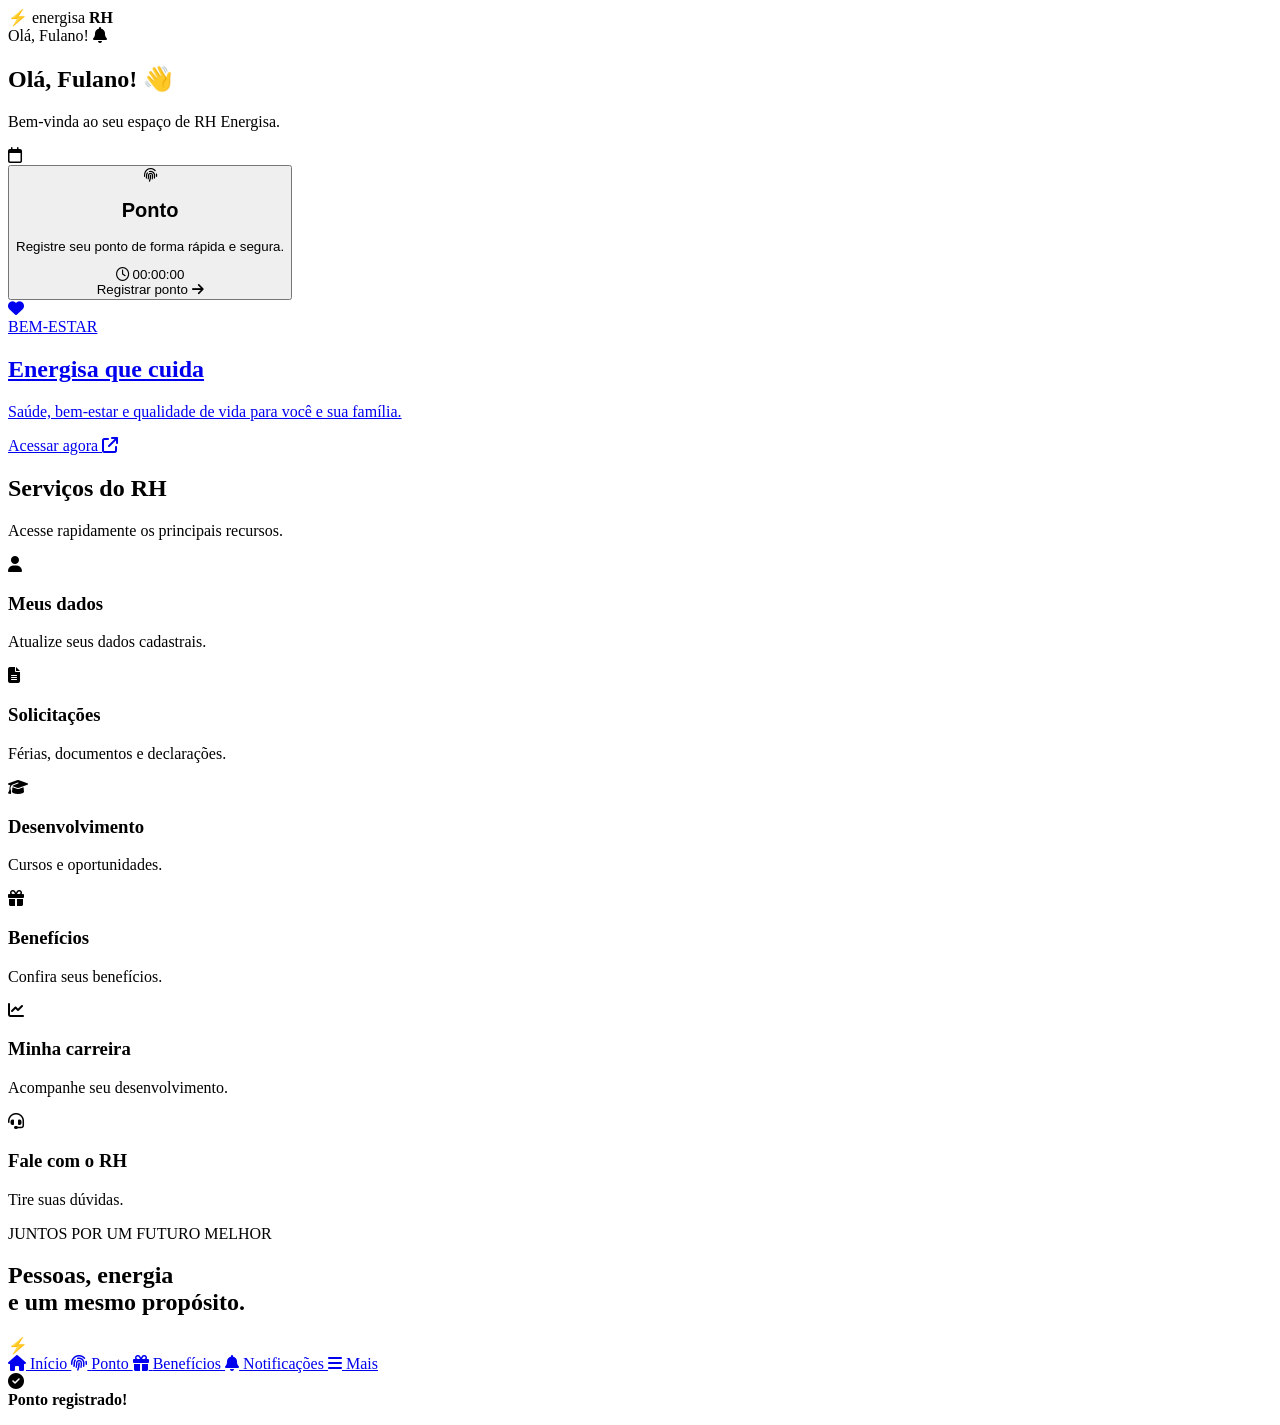
==== index.html @ 87e9bc44 "feat:prototipo grand prix" ====
<!DOCTYPE html>
<html lang="pt-BR">
<head>
    <meta charset="UTF-8">
    <meta name="viewport" content="width=device-width, initial-scale=1.0">

    <title>Energisa RH</title>

    <link rel="stylesheet" href="style.css">

    <link
        rel="stylesheet"
        href="https://cdnjs.cloudflare.com/ajax/libs/font-awesome/6.5.2/css/all.min.css"
    >
</head>

<body>

    <header class="topo">

        <div class="logo">
            <span class="logo-icon">⚡</span>
            <span>energisa</span>
            <strong>RH</strong>
        </div>

        <div class="usuario">
            <span>Olá, Fulano!</span>
            <i class="fa-solid fa-bell"></i>
        </div>

    </header>


    <main class="container">

        <section class="boas-vindas">
            <h1>Olá, Fulano! 👋</h1>
            <p>Bem-vinda ao seu espaço de RH Energisa.</p>

            <div class="data">
                <i class="fa-regular fa-calendar"></i>
                <span id="dataAtual"></span>
            </div>
        </section>


        <!-- BOTÕES PRINCIPAIS -->

        <section class="acoes">

            <!-- PONTO -->

            <button
                class="card-ponto"
                onclick="registrarPonto()"
            >

                <div class="icone-ponto">
                    <i class="fa-solid fa-fingerprint"></i>
                </div>

                <div class="conteudo-card">

                    <h2>Ponto</h2>

                    <p>
                        Registre seu ponto de forma rápida e segura.
                    </p>

                    <div class="horario">
                        <i class="fa-regular fa-clock"></i>

                        <span id="horaAtual">
                            00:00:00
                        </span>
                    </div>

                    <span class="botao-card">
                        Registrar ponto
                        <i class="fa-solid fa-arrow-right"></i>
                    </span>

                </div>

            </button>


            <!-- ENERGISA QUE CUIDA -->

            <a
                class="card-cuida"
                href="file:///C:/Users/ms761/Downloads/portal_de_prontid_o_e_bem_estar%20(1).html"
                target="_blank"
                rel="noopener noreferrer"
            >

                <div class="coracao">
                    <i class="fa-solid fa-heart"></i>
                </div>

                <div class="conteudo-card">

                    <span class="tag">
                        BEM-ESTAR
                    </span>

                    <h2>
                        Energisa que cuida
                    </h2>

                    <p>
                        Saúde, bem-estar e qualidade de vida
                        para você e sua família.
                    </p>

                    <span class="botao-cuida">
                        Acessar agora
                        <i class="fa-solid fa-arrow-up-right-from-square"></i>
                    </span>

                </div>

            </a>

        </section>


        <!-- SERVIÇOS -->

        <section class="titulo-secao">

            <h2>
                Serviços do RH
            </h2>

            <p>
                Acesse rapidamente os principais recursos.
            </p>

        </section>


        <section class="servicos">

            <div class="servico">

                <i class="fa-solid fa-user"></i>

                <h3>
                    Meus dados
                </h3>

                <p>
                    Atualize seus dados cadastrais.
                </p>

            </div>


            <div class="servico">

                <i class="fa-solid fa-file-lines"></i>

                <h3>
                    Solicitações
                </h3>

                <p>
                    Férias, documentos e declarações.
                </p>

            </div>


            <div class="servico">

                <i class="fa-solid fa-graduation-cap"></i>

                <h3>
                    Desenvolvimento
                </h3>

                <p>
                    Cursos e oportunidades.
                </p>

            </div>


            <div class="servico">

                <i class="fa-solid fa-gift"></i>

                <h3>
                    Benefícios
                </h3>

                <p>
                    Confira seus benefícios.
                </p>

            </div>


            <div class="servico">

                <i class="fa-solid fa-chart-line"></i>

                <h3>
                    Minha carreira
                </h3>

                <p>
                    Acompanhe seu desenvolvimento.
                </p>

            </div>


            <div class="servico">

                <i class="fa-solid fa-headset"></i>

                <h3>
                    Fale com o RH
                </h3>

                <p>
                    Tire suas dúvidas.
                </p>

            </div>

        </section>


        <!-- BANNER -->

        <section class="banner">

            <div>

                <span>
                    JUNTOS POR UM FUTURO MELHOR
                </span>

                <h2>
                    Pessoas, energia
                    <br>
                    e um mesmo propósito.
                </h2>

            </div>

            <div class="raio">
                ⚡
            </div>

        </section>

    </main>


    <!-- MENU INFERIOR -->

    <nav class="menu">

        <a
            href="#"
            class="ativo"
        >

            <i class="fa-solid fa-house"></i>

            <span>
                Início
            </span>

        </a>


        <a
            href="#"
            onclick="registrarPonto(); return false;"
        >

            <i class="fa-solid fa-fingerprint"></i>

            <span>
                Ponto
            </span>

        </a>


        <a href="#">

            <i class="fa-solid fa-gift"></i>

            <span>
                Benefícios
            </span>

        </a>


        <a href="#">

            <i class="fa-solid fa-bell"></i>

            <span>
                Notificações
            </span>

        </a>


        <a href="#">

            <i class="fa-solid fa-bars"></i>

            <span>
                Mais
            </span>

        </a>

    </nav>


    <!-- NOTIFICAÇÃO -->

    <div
        id="notificacao"
        class="notificacao"
    >

        <i class="fa-solid fa-circle-check"></i>

        <div>

            <strong>
                Ponto registrado!
            </strong>

            <p id="mensagemPonto"></p>

        </div>

    </div>


    <script src="script.js"></script>

</body>
</html>
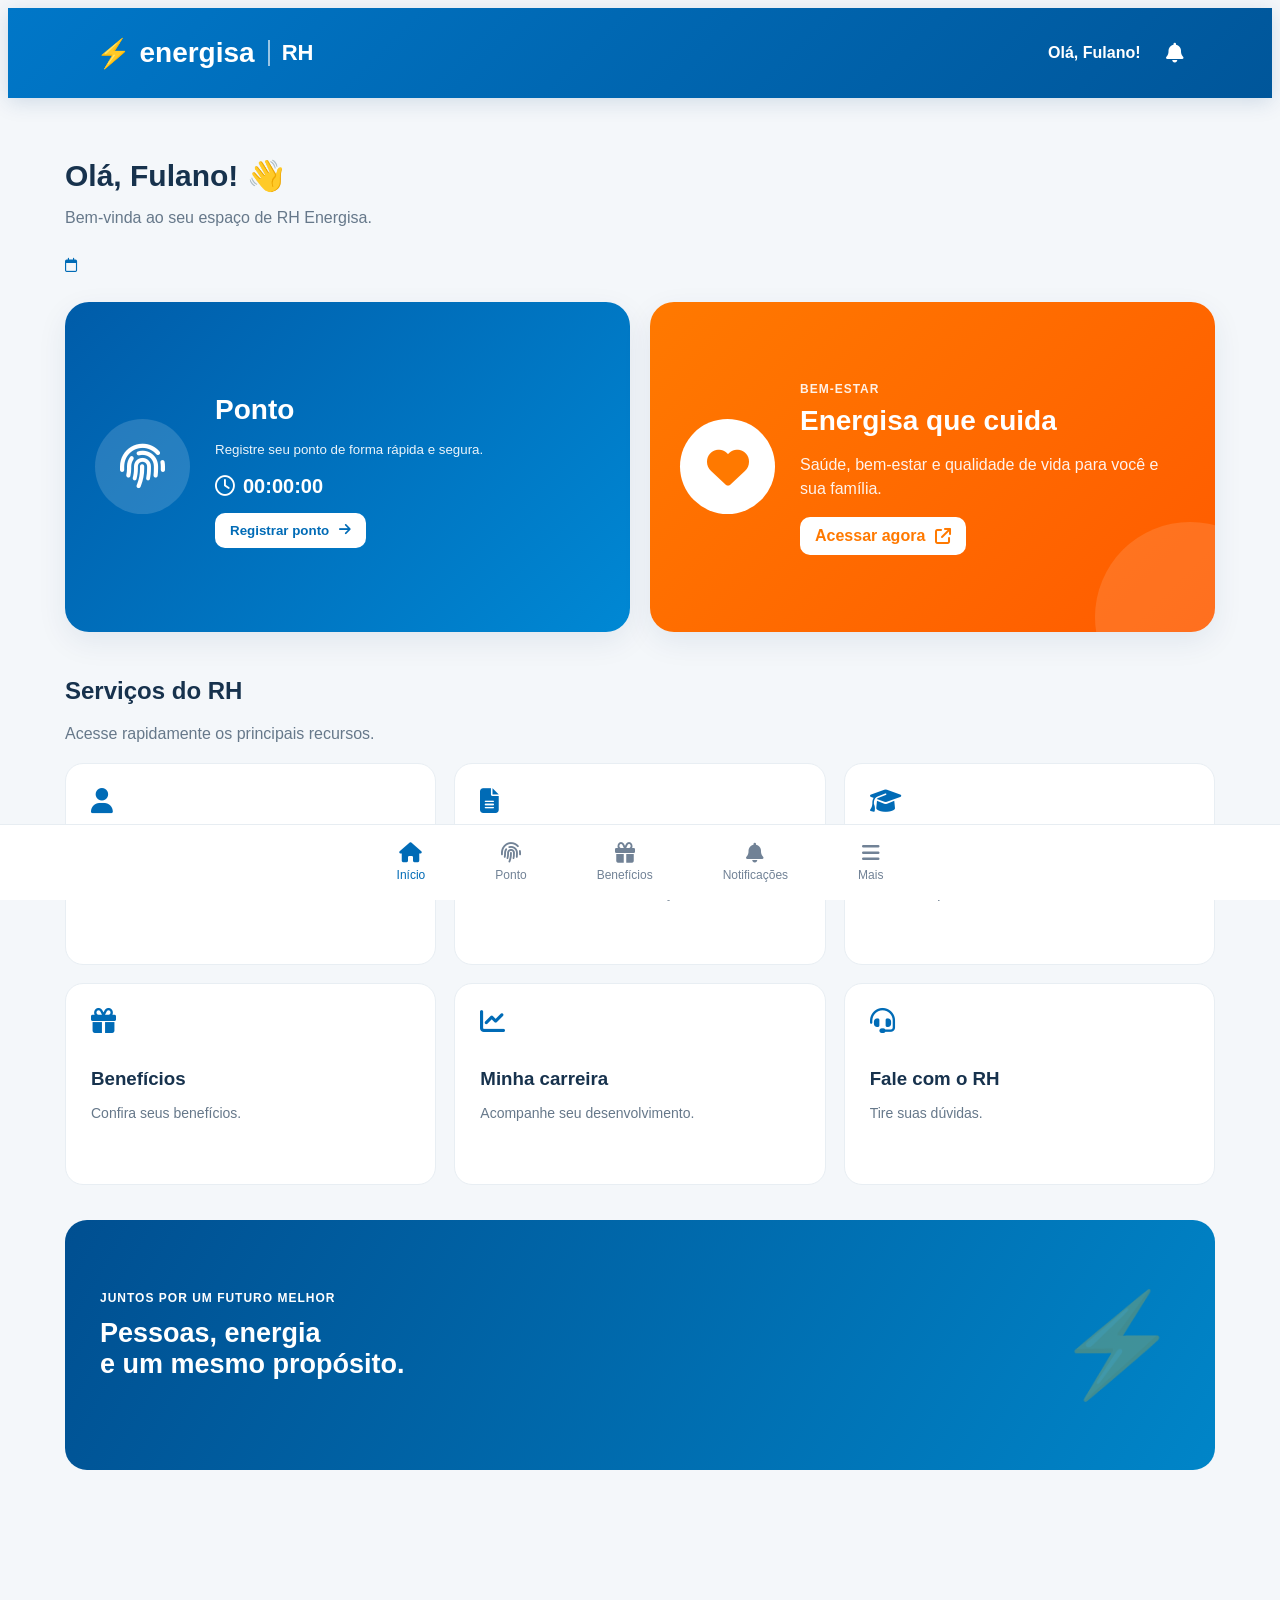
==== commit e71b54e8: "feat:prototipo grand prix" ====
--- a/index.html
+++ b/index.html
@@ -6,7 +6,7 @@
 
     <title>Energisa RH</title>
 
-    <link rel="stylesheet" href="style.css">
+    <link rel="stylesheet" href="resources/css/style.css">
 
     <link
         rel="stylesheet"
--- a/resources/css/style.css
+++ b/resources/css/style.css
@@ -0,0 +1,596 @@
+css
+* {
+    margin: 0;
+    padding: 0;
+    box-sizing: border-box;
+}
+
+:root {
+    --azul: #006bb6;
+    --azul-escuro: #004b87;
+    --azul-claro: #eaf7ff;
+    --laranja: #ff7900;
+    --verde: #13a66a;
+    --branco: #ffffff;
+    --cinza: #f4f7fa;
+    --texto: #17324d;
+    --cinza-texto: #66788a;
+}
+
+body {
+    font-family: Arial, Helvetica, sans-serif;
+    background: var(--cinza);
+    color: var(--texto);
+    padding-bottom: 90px;
+}
+
+
+/* TOPO */
+
+.topo {
+    height: 90px;
+    background: linear-gradient(
+        135deg,
+        #0077c8,
+        #00569a
+    );
+
+    color: white;
+
+    display: flex;
+    align-items: center;
+    justify-content: space-between;
+
+    padding: 0 7%;
+
+    box-shadow: 0 4px 20px rgba(0, 60, 120, .15);
+}
+
+.logo {
+    display: flex;
+    align-items: center;
+    gap: 8px;
+
+    font-size: 28px;
+    font-weight: bold;
+}
+
+.logo strong {
+    border-left: 2px solid rgba(255,255,255,.6);
+    padding-left: 12px;
+    margin-left: 5px;
+    font-size: 22px;
+}
+
+.logo-icon {
+    font-size: 28px;
+}
+
+.usuario {
+    display: flex;
+    align-items: center;
+    gap: 25px;
+    font-weight: bold;
+}
+
+.usuario i {
+    font-size: 20px;
+}
+
+
+/* CONTAINER */
+
+.container {
+    max-width: 1150px;
+    margin: auto;
+    padding: 35px 25px;
+}
+
+
+/* BOAS VINDAS */
+
+.boas-vindas {
+    margin-bottom: 28px;
+}
+
+.boas-vindas h1 {
+    font-size: 30px;
+    margin-bottom: 8px;
+}
+
+.boas-vindas p {
+    color: var(--cinza-texto);
+}
+
+.data {
+    margin-top: 15px;
+
+    display: inline-flex;
+    align-items: center;
+    gap: 8px;
+
+    color: var(--azul);
+    font-size: 14px;
+    font-weight: bold;
+}
+
+
+/* AÇÕES PRINCIPAIS */
+
+.acoes {
+    display: grid;
+    grid-template-columns: 1fr 1fr;
+    gap: 20px;
+}
+
+
+/* CARD PONTO */
+
+.card-ponto,
+.card-cuida {
+    border: none;
+    min-height: 270px;
+
+    border-radius: 24px;
+
+    padding: 30px;
+
+    text-decoration: none;
+
+    display: flex;
+    align-items: center;
+
+    text-align: left;
+
+    cursor: pointer;
+
+    transition: .3s;
+
+    box-shadow: 0 10px 30px rgba(0, 50, 100, .08);
+}
+
+.card-ponto {
+    background: linear-gradient(
+        135deg,
+        #005ca9,
+        #0088d4
+    );
+
+    color: white;
+}
+
+.card-ponto:hover,
+.card-cuida:hover {
+    transform: translateY(-5px);
+    box-shadow: 0 18px 35px rgba(0, 50, 100, .18);
+}
+
+.icone-ponto {
+    min-width: 95px;
+    height: 95px;
+
+    border-radius: 50%;
+
+    background: rgba(255,255,255,.15);
+
+    display: flex;
+    align-items: center;
+    justify-content: center;
+
+    margin-right: 25px;
+}
+
+.icone-ponto i {
+    font-size: 45px;
+}
+
+
+/* CARD ENERGISA QUE CUIDA */
+
+.card-cuida {
+    color: white;
+
+    background:
+        linear-gradient(
+            135deg,
+            #ff7900,
+            #ff5b00
+        );
+
+    position: relative;
+    overflow: hidden;
+}
+
+.card-cuida::after {
+    content: "";
+
+    position: absolute;
+
+    width: 190px;
+    height: 190px;
+
+    border-radius: 50%;
+
+    background: rgba(255,255,255,.12);
+
+    right: -70px;
+    bottom: -80px;
+}
+
+.coracao {
+    min-width: 95px;
+    height: 95px;
+
+    border-radius: 50%;
+
+    background: white;
+
+    color: var(--laranja);
+
+    display: flex;
+    align-items: center;
+    justify-content: center;
+
+    margin-right: 25px;
+}
+
+.coracao i {
+    font-size: 42px;
+}
+
+.tag {
+    font-size: 12px;
+    font-weight: bold;
+    letter-spacing: 1px;
+    opacity: .9;
+}
+
+.conteudo-card h2 {
+    font-size: 28px;
+    margin: 8px 0 10px;
+}
+
+.conteudo-card p {
+    line-height: 1.5;
+    opacity: .92;
+}
+
+.horario {
+    margin: 15px 0;
+
+    display: flex;
+    align-items: center;
+    gap: 8px;
+
+    font-size: 20px;
+    font-weight: bold;
+}
+
+.botao-card,
+.botao-cuida {
+    display: inline-flex;
+
+    align-items: center;
+    gap: 10px;
+
+    padding: 10px 15px;
+
+    border-radius: 10px;
+
+    font-weight: bold;
+
+    background: white;
+    color: var(--azul);
+}
+
+.botao-cuida {
+    color: var(--laranja);
+}
+
+
+/* TÍTULO */
+
+.titulo-secao {
+    margin: 45px 0 20px;
+}
+
+.titulo-secao h2 {
+    font-size: 24px;
+}
+
+.titulo-secao p {
+    color: var(--cinza-texto);
+    margin-top: 5px;
+}
+
+
+/* SERVIÇOS */
+
+.servicos {
+    display: grid;
+
+    grid-template-columns:
+        repeat(3, 1fr);
+
+    gap: 18px;
+}
+
+.servico {
+    background: white;
+
+    border-radius: 18px;
+
+    padding: 25px;
+
+    min-height: 150px;
+
+    border: 1px solid #e8eef3;
+
+    transition: .25s;
+}
+
+.servico:hover {
+    transform: translateY(-3px);
+    box-shadow: 0 10px 25px rgba(0,0,0,.06);
+}
+
+.servico i {
+    font-size: 25px;
+    color: var(--azul);
+
+    margin-bottom: 15px;
+}
+
+.servico h3 {
+    margin-bottom: 7px;
+}
+
+.servico p {
+    font-size: 14px;
+    color: var(--cinza-texto);
+    line-height: 1.4;
+}
+
+
+/* BANNER */
+
+.banner {
+    margin-top: 35px;
+
+    min-height: 180px;
+
+    border-radius: 22px;
+
+    padding: 35px;
+
+    background:
+        linear-gradient(
+            120deg,
+            #004f91,
+            #0085c8
+        );
+
+    color: white;
+
+    display: flex;
+
+    align-items: center;
+    justify-content: space-between;
+
+    overflow: hidden;
+}
+
+.banner span {
+    font-size: 12px;
+    font-weight: bold;
+    letter-spacing: 1px;
+}
+
+.banner h2 {
+    font-size: 27px;
+    margin-top: 12px;
+}
+
+.raio {
+    font-size: 100px;
+    opacity: .25;
+}
+
+
+/* MENU */
+
+.menu {
+    position: fixed;
+
+    bottom: 0;
+    left: 0;
+    right: 0;
+
+    height: 75px;
+
+    background: white;
+
+    border-top: 1px solid #e7edf2;
+
+    display: flex;
+
+    justify-content: center;
+
+    gap: 70px;
+
+    z-index: 20;
+}
+
+.menu a {
+    text-decoration: none;
+
+    color: #718296;
+
+    display: flex;
+
+    flex-direction: column;
+
+    align-items: center;
+    justify-content: center;
+
+    gap: 5px;
+
+    font-size: 12px;
+}
+
+.menu i {
+    font-size: 20px;
+}
+
+.menu .ativo,
+.menu a:hover {
+    color: var(--azul);
+}
+
+
+/* NOTIFICAÇÃO */
+
+.notificacao {
+    position: fixed;
+
+    top: 110px;
+    right: 25px;
+
+    background: white;
+
+    border-left: 5px solid var(--verde);
+
+    border-radius: 12px;
+
+    padding: 17px 20px;
+
+    box-shadow: 0 10px 30px rgba(0,0,0,.15);
+
+    display: none;
+
+    align-items: center;
+
+    gap: 15px;
+
+    z-index: 100;
+
+    animation: aparecer .3s ease;
+}
+
+.notificacao i {
+    color: var(--verde);
+    font-size: 25px;
+}
+
+.notificacao p {
+    color: var(--cinza-texto);
+    font-size: 13px;
+    margin-top: 3px;
+}
+
+
+@keyframes aparecer {
+
+    from {
+        opacity: 0;
+        transform: translateY(-10px);
+    }
+
+    to {
+        opacity: 1;
+        transform: translateY(0);
+    }
+
+}
+
+
+/* RESPONSIVO */
+
+@media (max-width: 800px) {
+
+    .topo {
+        padding: 0 20px;
+    }
+
+    .usuario span {
+        display: none;
+    }
+
+    .container {
+        padding: 25px 15px;
+    }
+
+    .acoes {
+        grid-template-columns: 1fr;
+    }
+
+    .servicos {
+        grid-template-columns:
+            repeat(2, 1fr);
+    }
+
+    .menu {
+        gap: 25px;
+    }
+
+}
+
+
+@media (max-width: 500px) {
+
+    .logo {
+        font-size: 22px;
+    }
+
+    .logo strong {
+        font-size: 18px;
+    }
+
+    .boas-vindas h1 {
+        font-size: 25px;
+    }
+
+    .card-ponto,
+    .card-cuida {
+        min-height: 230px;
+        padding: 20px;
+    }
+
+    .icone-ponto,
+    .coracao {
+        min-width: 65px;
+        width: 65px;
+        height: 65px;
+        margin-right: 15px;
+    }
+
+    .icone-ponto i,
+    .coracao i {
+        font-size: 28px;
+    }
+
+    .conteudo-card h2 {
+        font-size: 22px;
+    }
+
+    .conteudo-card p {
+        font-size: 13px;
+    }
+
+    .servicos {
+        grid-template-columns: 1fr;
+    }
+
+    .banner {
+        padding: 25px;
+    }
+
+    .banner h2 {
+        font-size: 22px;
+    }
+
+    .raio {
+        font-size: 65px;
+    }
+
+}
